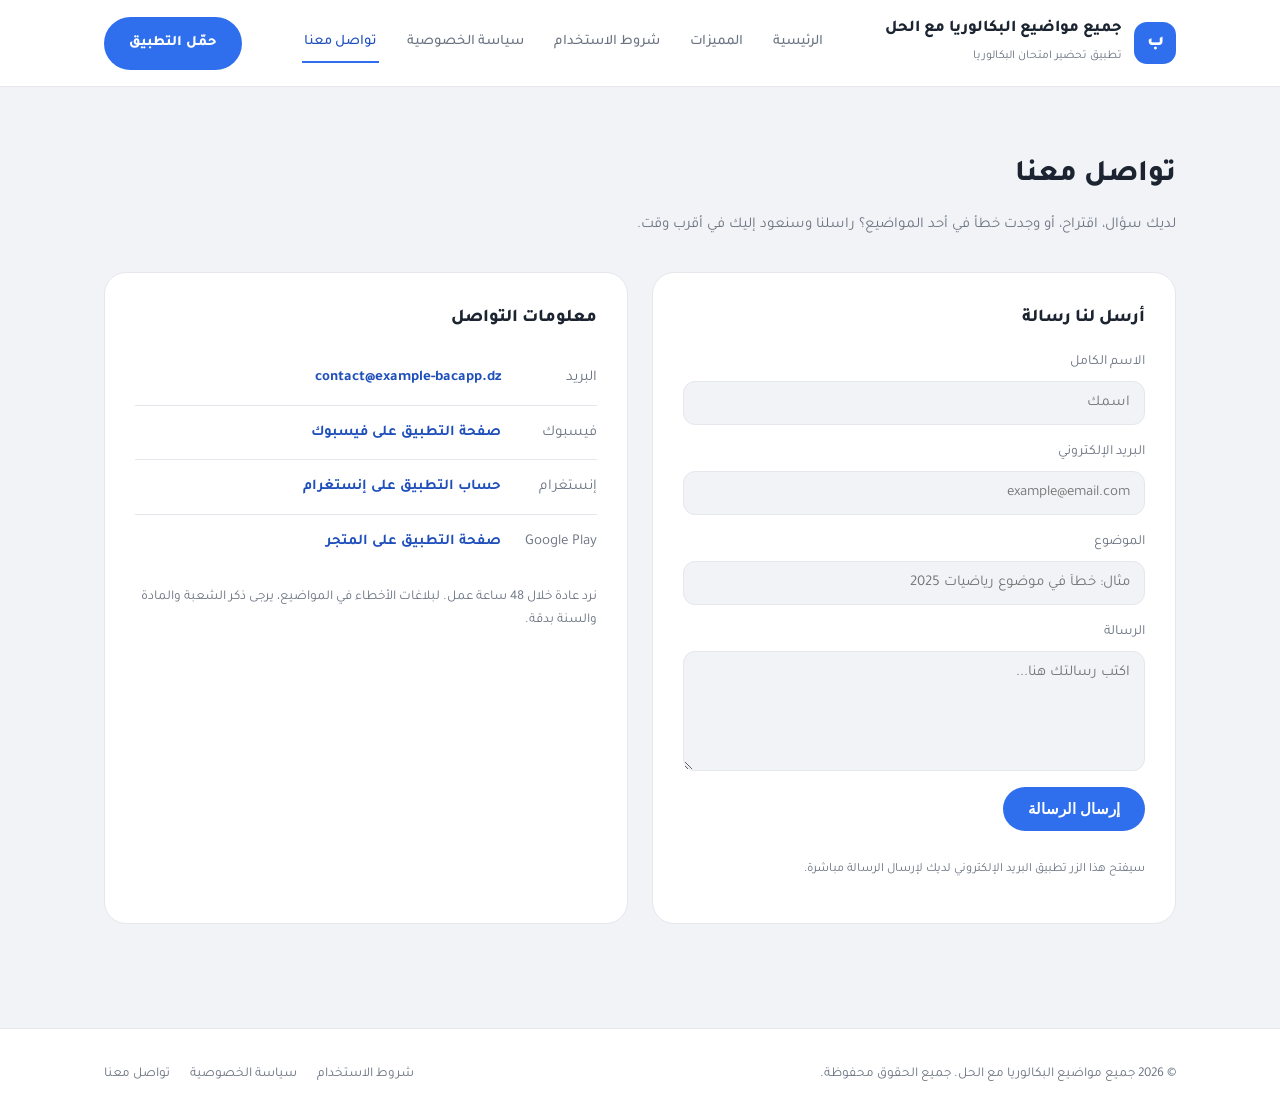
==== contact.html @ d45341e1 "Add files via upload" ====
<!DOCTYPE html>
<html lang="ar" dir="rtl">
<head>
<meta charset="UTF-8">
<meta name="viewport" content="width=device-width, initial-scale=1.0">
<title>تواصل معنا | جميع مواضيع البكالوريا مع الحل</title>
<meta name="description" content="تواصل مع فريق تطبيق جميع مواضيع البكالوريا مع الحل عبر البريد الإلكتروني أو نموذج التواصل.">
<link rel="stylesheet" href="style.css">
</head>
<body>

<header class="site-header">
  <div class="wrap">
    <a href="index.html" class="brand">
      <span class="brand-mark">ب</span>
      <span>
        <span class="brand-name">جميع مواضيع البكالوريا مع الحل</span><br>
        <span class="brand-sub">تطبيق تحضير امتحان البكالوريا</span>
      </span>
    </a>
    <nav class="main-nav">
      <a href="index.html">الرئيسية</a>
      <a href="index.html#features">المميزات</a>
      <a href="terms.html">شروط الاستخدام</a>
      <a href="privacy.html">سياسة الخصوصية</a>
      <a href="contact.html" aria-current="page">تواصل معنا</a>
    </nav>
    <a href="index.html#download" class="btn btn-primary">حمّل التطبيق</a>
  </div>
</header>

<main class="section">
  <div class="wrap">
    <div class="section-head">
      <h2>تواصل معنا</h2>
      <p>لديك سؤال، اقتراح، أو وجدت خطأ في أحد المواضيع؟ راسلنا وسنعود إليك في أقرب وقت.</p>
    </div>

    <div class="contact-grid">

      <div class="contact-card">
        <h3 style="margin-top:0;font-weight:800;color:var(--ink);font-size:18px;">
          أرسل لنا رسالة
        </h3>
        <!--
          GitHub Pages لا يدعم معالجة نماذج من جهة الخادم.
          الطريقة الأبسط: فتح تطبيق البريد مباشرة عبر mailto.
          لخدمة أفضل (استلام الرسائل داخل لوحة تحكم) يمكن ربط النموذج
          بخدمة مجانية مثل Formspree أو Web3Forms بدل mailto.
        -->
        <form class="contact-form" action="mailto:contact@example-bacapp.dz" method="post" enctype="text/plain">
          <label>
            الاسم الكامل
            <input type="text" name="name" required placeholder="اسمك">
          </label>
          <label>
            البريد الإلكتروني
            <input type="email" name="email" required placeholder="example@email.com">
          </label>
          <label>
            الموضوع
            <input type="text" name="subject" placeholder="مثال: خطأ في موضوع رياضيات 2025">
          </label>
          <label>
            الرسالة
            <textarea name="message" required placeholder="اكتب رسالتك هنا..."></textarea>
          </label>
          <button type="submit" class="btn btn-primary" style="align-self:flex-start;">إرسال الرسالة</button>
          <p class="form-note">
            سيفتح هذا الزر تطبيق البريد الإلكتروني لديك لإرسال الرسالة مباشرة.
          </p>
        </form>
      </div>

      <div class="contact-card">
        <h3 style="margin-top:0;font-weight:800;color:var(--ink);font-size:18px;">
          معلومات التواصل
        </h3>
        <ul class="contact-list">
          <li>
            <span class="k">البريد</span>
            <a href="mailto:contact@example-bacapp.dz">contact@example-bacapp.dz</a>
          </li>
          <li>
            <span class="k">فيسبوك</span>
            <a href="#" target="_blank" rel="noopener">صفحة التطبيق على فيسبوك</a>
          </li>
          <li>
            <span class="k">إنستغرام</span>
            <a href="#" target="_blank" rel="noopener">حساب التطبيق على إنستغرام</a>
          </li>
          <li>
            <span class="k">Google Play</span>
            <a href="#" target="_blank" rel="noopener">صفحة التطبيق على المتجر</a>
          </li>
        </ul>
        <p style="font-size:13.5px;color:var(--ink-soft);margin-top:18px;">
          نرد عادة خلال 48 ساعة عمل. لبلاغات الأخطاء في المواضيع، يرجى ذكر الشعبة والمادة والسنة بدقة.
        </p>
      </div>

    </div>
  </div>
</main>

<footer class="site-footer">
  <div class="wrap">
    <span>© 2026 جميع مواضيع البكالوريا مع الحل. جميع الحقوق محفوظة.</span>
    <nav>
      <a href="terms.html">شروط الاستخدام</a>
      <a href="privacy.html">سياسة الخصوصية</a>
      <a href="contact.html">تواصل معنا</a>
    </nav>
  </div>
</footer>

</body>
</html>
---- style.css ----
/* ===========================================================
   جميع مواضيع البكالوريا مع الحل — هوية مطابقة لتطبيق الموبايل
   بطاقات باستيل دائرية، خلفية رمادية فاتحة، أزرق أساسي
   =========================================================== */

@import url('https://fonts.googleapis.com/css2?family=Tajawal:wght@400;500;700;800;900&display=swap');

:root{
  --bg: #F2F3F6;
  --paper: #FFFFFF;
  --ink: #1B2430;
  --ink-soft: #6B7482;
  --blue: #2F6FED;
  --blue-dark: #1E4FBB;
  --blue-tint: #E8F0FE;
  --blue-line: #BFD6FB;

  /* subject palette — مطابقة لألوان بطاقات المواد في التطبيق */
  --c-orange: #E8956B;   --c-orange-bg:#FBEAE1;
  --c-yellow: #D9A62E;   --c-yellow-bg:#FDF3D6;
  --c-green:  #38A469;   --c-green-bg: #E1F5E9;
  --c-purple: #9265D4;   --c-purple-bg:#EFE6FB;
  --c-coral:  #D9704F;   --c-coral-bg: #FBE4DC;
  --c-teal:   #2CA394;   --c-teal-bg:  #DEF5F0;
  --c-pink:   #D5588C;   --c-pink-bg:  #FBE1EA;

  --line: #E5E7EC;
  --radius-lg: 22px;
  --radius-md: 16px;
  --max: 1120px;
}

*{ box-sizing: border-box; }
html{ scroll-behavior: smooth; }

body{
  margin:0;
  background: var(--bg);
  color: var(--ink);
  font-family: 'Tajawal', 'Segoe UI', sans-serif;
  direction: rtl;
  line-height: 1.7;
  -webkit-font-smoothing: antialiased;
}

a{ color: inherit; }
img{ max-width:100%; display:block; }

.wrap{
  max-width: var(--max);
  margin: 0 auto;
  padding: 0 24px;
}

a:focus-visible, button:focus-visible, input:focus-visible, textarea:focus-visible{
  outline: 3px solid var(--blue);
  outline-offset: 2px;
}

@media (prefers-reduced-motion: reduce){
  *{ animation: none !important; transition: none !important; scroll-behavior:auto !important; }
}

/* ---------- header ---------- */
.site-header{
  background: var(--paper);
  border-bottom: 1px solid var(--line);
  position: sticky;
  top: 0;
  z-index: 20;
}
.site-header .wrap{
  display:flex;
  align-items:center;
  justify-content: space-between;
  padding-top: 16px;
  padding-bottom: 16px;
  gap: 16px;
}
.brand{
  display:flex;
  align-items:center;
  gap:12px;
  text-decoration:none;
  color: var(--ink);
}
.brand-mark{
  width: 42px; height: 42px;
  border-radius: 13px;
  background: var(--blue);
  color: #fff;
  display:flex; align-items:center; justify-content:center;
  font-weight:800;
  font-size: 19px;
  flex-shrink:0;
}
.brand-name{
  font-weight:800;
  font-size: 16.5px;
  line-height:1.25;
}
.brand-sub{
  font-size: 12px;
  color: var(--ink-soft);
}

nav.main-nav{
  display:flex;
  gap: 26px;
  font-size: 14.5px;
}
nav.main-nav a{
  text-decoration:none;
  color: var(--ink-soft);
  font-weight: 500;
  padding: 6px 2px;
  border-bottom: 2px solid transparent;
}
nav.main-nav a:hover, nav.main-nav a[aria-current="page"]{
  color: var(--blue-dark);
  border-bottom-color: var(--blue);
}
@media (max-width: 780px){ nav.main-nav{ display:none; } }

.btn{
  display:inline-flex;
  align-items:center;
  gap: 8px;
  padding: 13px 24px;
  border-radius: 999px;
  font-weight: 800;
  font-size: 14.5px;
  text-decoration:none;
  border: 1px solid transparent;
  cursor:pointer;
}
.btn-primary{ background: var(--blue); color: #fff; }
.btn-primary:hover{ background: var(--blue-dark); }
.btn-ghost{ background: var(--paper); color: var(--blue-dark); border-color: var(--line); }
.btn-ghost:hover{ border-color: var(--blue); }
.btn-sm{ padding: 9px 18px; font-size: 13px; }

/* ---------- hero ---------- */
.hero{ padding: 56px 0 20px; }
.hero-grid{
  display:grid;
  grid-template-columns: 1.05fr 0.95fr;
  gap: 44px;
  align-items:center;
}
@media (max-width: 860px){ .hero-grid{ grid-template-columns: 1fr; } }

.eyebrow-pill{
  display:inline-flex;
  align-items:center;
  gap:8px;
  background: var(--blue-tint);
  color: var(--blue-dark);
  border: 1px solid var(--blue-line);
  padding: 7px 16px;
  border-radius: 999px;
  font-size: 13px;
  font-weight: 700;
  margin-bottom: 20px;
}
.hero h1{
  font-weight: 800;
  font-size: clamp(30px, 4vw, 44px);
  line-height: 1.3;
  margin: 0 0 18px;
  color: var(--ink);
}
.hero h1 span{ color: var(--blue); }
.hero p.lead{
  font-size: 16.5px;
  color: var(--ink-soft);
  max-width: 48ch;
  margin: 0 0 28px;
}
.cta-row{ display:flex; gap: 14px; flex-wrap: wrap; align-items:center; }
.cta-note{ font-size:13px; color:var(--ink-soft); margin-top:14px; }

/* phone mockup — إطار أندرويد نظيف وفاخر (بدون عناصر مزيفة تكرر شريط الحالة الحقيقي في لقطة الشاشة) */
.phone{
  position: relative;
  justify-self:center;
  width: 260px;
  border-radius: 40px;
  background: linear-gradient(160deg, #3c424c 0%, #232730 30%, #15171b 70%, #0a0b0d 100%);
  padding: 8px;
  box-shadow:
    0 32px 60px -22px rgba(15,23,42,.45),
    0 8px 18px -6px rgba(15,23,42,.3),
    inset 0 0 0 1px rgba(255,255,255,.08),
    inset 0 1px 0 rgba(255,255,255,.14);
}
/* لمعان علوي خفيف على حافة الإطار المعدني */
.phone::before{
  content:"";
  position:absolute;
  inset: 0;
  border-radius: 40px;
  padding: 1px;
  background: linear-gradient(160deg, rgba(255,255,255,.28), rgba(255,255,255,0) 26%, rgba(255,255,255,0) 74%, rgba(255,255,255,.1));
  -webkit-mask: linear-gradient(#000 0 0) content-box, linear-gradient(#000 0 0);
  -webkit-mask-composite: xor;
  mask-composite: exclude;
  pointer-events:none;
}
.phone .screen{
  position: relative;
  border-radius: 33px;
  overflow:hidden;
  background:#000;
}
/* انعكاس ضوئي خفيف قطري فوق الشاشة لإحساس زجاجي فاخر */
.phone .screen::after{
  content:"";
  position:absolute;
  inset:0;
  background: linear-gradient(120deg, rgba(255,255,255,.10) 0%, rgba(255,255,255,0) 18%, rgba(255,255,255,0) 82%, rgba(255,255,255,.05) 100%);
  pointer-events:none;
  z-index: 3;
}
.phone .screen img{ width:100%; display:block; }
.phone-wrap{ position:relative; }
.floaty{
  position:absolute;
  background: var(--paper);
  border: 1px solid var(--line);
  border-radius: var(--radius-md);
  padding: 12px 16px;
  font-size: 13px;
  font-weight: 700;
  box-shadow: 0 10px 24px -10px rgba(20,30,50,.25);
  display:flex;
  align-items:center;
  gap:8px;
}
.floaty .dot{ width:10px;height:10px;border-radius:50%; }
.floaty-1{ top: 18%; right: -14px; }
.floaty-2{ bottom: 14%; left: -18px; }
@media (max-width: 500px){ .floaty{ display:none; } }

/* ---------- stats ---------- */
.stats{ background: var(--paper); border-top:1px solid var(--line); border-bottom:1px solid var(--line); }
.stats .wrap{
  display:grid;
  grid-template-columns: repeat(4, 1fr);
  text-align:center;
  padding: 28px 24px;
}
.stats .stat + .stat{ border-right: 1px solid var(--line); }
.stats .num{ font-weight:800; font-size: 26px; color: var(--blue-dark); }
.stats .label{ font-size: 13px; color: var(--ink-soft); margin-top: 4px; }
@media (max-width: 700px){
  .stats .wrap{ grid-template-columns: repeat(2,1fr); row-gap: 20px; }
  .stats .stat:nth-child(3){ border-right:none; }
}

/* ---------- section shell ---------- */
.section{ padding: 64px 0; }
.section-head{ max-width: 62ch; margin-bottom: 34px; }
.section-head .k{
  color: var(--blue-dark);
  font-weight:800;
  font-size: 13px;
  margin-bottom: 8px;
  display:block;
}
.section-head h2{
  font-weight:800;
  font-size: clamp(22px, 2.8vw, 30px);
  margin: 0 0 10px;
  color: var(--ink);
}
.section-head p{ color: var(--ink-soft); margin:0; font-size:15px; }

/* ---------- subject pill cards (مطابقة لتصميم التطبيق) ---------- */
.subject-grid{
  display:grid;
  grid-template-columns: repeat(3, 1fr);
  gap: 14px;
}
@media (max-width: 860px){ .subject-grid{ grid-template-columns: repeat(2,1fr); } }
@media (max-width: 520px){ .subject-grid{ grid-template-columns: 1fr; } }

.subject-card{
  --tone: var(--c-orange);
  --tone-bg: var(--c-orange-bg);
  background: var(--tone-bg);
  border: 1.5px solid color-mix(in srgb, var(--tone) 45%, transparent);
  border-radius: var(--radius-lg);
  padding: 18px 20px;
  display:flex;
  align-items:center;
  justify-content: space-between;
  gap: 12px;
}
.subject-card .txt h3{ margin:0 0 4px; font-size:15.5px; font-weight:800; color:var(--ink); }
.subject-card .txt span{ font-size: 12.5px; color: var(--tone); font-weight:700; }
.subject-card .icon{
  width: 46px; height: 46px;
  border-radius: 13px;
  background: rgba(255,255,255,.6);
  color: var(--tone);
  display:flex; align-items:center; justify-content:center;
  font-size: 20px;
  font-weight: 800;
  flex-shrink:0;
}

/* ---------- tracks grid (شعب البكالوريا) ---------- */
.track-grid{
  display:grid;
  grid-template-columns: repeat(3, 1fr);
  gap: 14px;
}
@media (max-width: 860px){ .track-grid{ grid-template-columns: repeat(2,1fr); } }
@media (max-width: 520px){ .track-grid{ grid-template-columns: 1fr; } }

.track-card{
  --tone: var(--blue);
  --tone-bg: var(--blue-tint);
  background: var(--tone-bg);
  border-radius: var(--radius-lg);
  padding: 26px 20px;
  text-align:center;
  border: 1.5px solid color-mix(in srgb, var(--tone) 35%, transparent);
}
.track-card .icon{
  width: 52px; height:52px;
  margin: 0 auto 14px;
  border-radius: 15px;
  background: rgba(255,255,255,.65);
  color: var(--tone);
  display:flex; align-items:center; justify-content:center;
  font-size: 24px;
}
.track-card h3{ margin:0; font-size:15px; font-weight:800; color:var(--ink); }

/* ---------- feature rows with real screenshots ---------- */
.feature-row{
  display:grid;
  grid-template-columns: 0.85fr 1.15fr;
  gap: 46px;
  align-items:center;
  padding: 48px 0;
  border-bottom: 1px solid var(--line);
}
.feature-row:last-child{ border-bottom:none; }
.feature-row.reverse{ grid-template-columns: 1.15fr 0.85fr; }
.feature-row.reverse .feature-shot{ order:2; }
@media (max-width: 820px){
  .feature-row, .feature-row.reverse{ grid-template-columns: 1fr; }
  .feature-row.reverse .feature-shot{ order:0; }
}

.feature-shot{ justify-self:center; }
.feature-shot .phone{ width: 220px; }

.feature-badge{
  display:inline-flex;
  width: 44px; height:44px;
  border-radius: 13px;
  align-items:center; justify-content:center;
  font-size: 20px;
  margin-bottom: 16px;
}
.feature-text h3{ font-size: 21px; font-weight:800; margin: 0 0 10px; }
.feature-text p{ color: var(--ink-soft); font-size: 15px; max-width: 46ch; margin:0 0 14px; }
.feature-text ul{ padding-inline-start: 20px; margin:0; color: var(--ink-soft); font-size: 14.5px; }
.feature-text li{ margin-bottom: 6px; }

/* ---------- steps ---------- */
.steps{
  display:grid;
  grid-template-columns: repeat(4, 1fr);
  gap: 14px;
}
@media (max-width: 900px){ .steps{ grid-template-columns: repeat(2,1fr); } }
@media (max-width: 520px){ .steps{ grid-template-columns: 1fr; } }
.step{
  background: var(--paper);
  border: 1px solid var(--line);
  border-radius: var(--radius-lg);
  padding: 24px 20px;
}
.step .idx{
  width:36px;height:36px;
  border-radius:11px;
  background: var(--blue-tint);
  color: var(--blue-dark);
  display:flex;align-items:center;justify-content:center;
  font-weight:800;
  margin-bottom: 14px;
}
.step h3{ font-size: 15.5px; margin: 0 0 8px; }
.step p{ font-size: 13.5px; color: var(--ink-soft); margin:0; }

/* ---------- screenshot gallery ---------- */
.gallery{
  display:flex;
  gap: 20px;
  overflow-x:auto;
  padding: 6px 6px 16px;
  scrollbar-width: thin;
}
.gallery .phone{ width: 210px; flex: 0 0 auto; }

/* ---------- download CTA ---------- */
.cta-block{
  background: linear-gradient(135deg, var(--blue) 0%, var(--blue-dark) 100%);
  border-radius: 28px;
  padding: 54px 40px;
  text-align:center;
  color: #fff;
}
.cta-block h2{ font-size: clamp(22px,3vw,30px); font-weight:800; margin:0 0 12px; }
.cta-block p{ opacity:.9; max-width:50ch; margin:0 auto 26px; font-size:15px; }
.cta-block .btn-primary{ background:#fff; color: var(--blue-dark); }
.cta-block .btn-primary:hover{ background:#EAF0FF; }

/* ---------- content pages (terms / privacy) ---------- */
.doc{
  background: var(--paper);
  border: 1px solid var(--line);
  border-radius: var(--radius-lg);
  padding: 44px 40px;
}
@media (max-width: 640px){ .doc{ padding: 28px 20px; } }
.doc .updated{ font-size: 13px; color: var(--ink-soft); margin-bottom: 30px; padding-bottom: 20px; border-bottom: 1px solid var(--line); }
.doc h1{ font-weight:800; font-size: clamp(24px,3.2vw,32px); color: var(--ink); margin: 0 0 8px; }
.doc h2{ font-size: 18px; font-weight:800; color: var(--ink); margin: 32px 0 10px; }
.doc p, .doc li{ color: var(--ink-soft); font-size: 15px; }
.doc ul{ padding-inline-start: 22px; }
.doc li{ margin-bottom: 6px; }

/* ---------- contact ---------- */
.contact-grid{ display:grid; grid-template-columns: 1fr 1fr; gap: 24px; }
@media (max-width: 760px){ .contact-grid{ grid-template-columns: 1fr; } }
.contact-card{ background: var(--paper); border: 1px solid var(--line); border-radius: var(--radius-lg); padding: 30px; }
.contact-list{ list-style:none; padding:0; margin:0; }
.contact-list li{ display:flex; gap: 12px; padding: 14px 0; border-bottom: 1px solid var(--line); font-size: 15px; }
.contact-list li:last-child{ border-bottom:none; }
.contact-list .k{ color: var(--ink-soft); min-width: 84px; flex-shrink:0; }
.contact-list a{ text-decoration:none; color: var(--blue-dark); font-weight:700; }
form.contact-form{ display:flex; flex-direction:column; gap: 16px; }
form.contact-form label{ font-size: 14px; color: var(--ink-soft); display:flex; flex-direction:column; gap: 6px; }
form.contact-form input, form.contact-form textarea{
  font-family: inherit; font-size: 15px; padding: 12px 14px;
  border: 1px solid var(--line); border-radius: 12px; background: var(--bg); color: var(--ink); resize: vertical;
}
form.contact-form textarea{ min-height: 120px; }
.form-note{ font-size: 12.5px; color: var(--ink-soft); }

/* ---------- footer ---------- */
footer.site-footer{ border-top: 1px solid var(--line); background: var(--paper); margin-top: 40px; }
footer.site-footer .wrap{
  display:flex; justify-content: space-between; flex-wrap: wrap; gap: 20px;
  padding: 34px 24px; font-size: 13.5px; color: var(--ink-soft);
}
footer.site-footer nav{ display:flex; gap: 20px; flex-wrap: wrap; }
footer.site-footer a{ text-decoration:none; color: var(--ink-soft); }
footer.site-footer a:hover{ color: var(--blue-dark); }
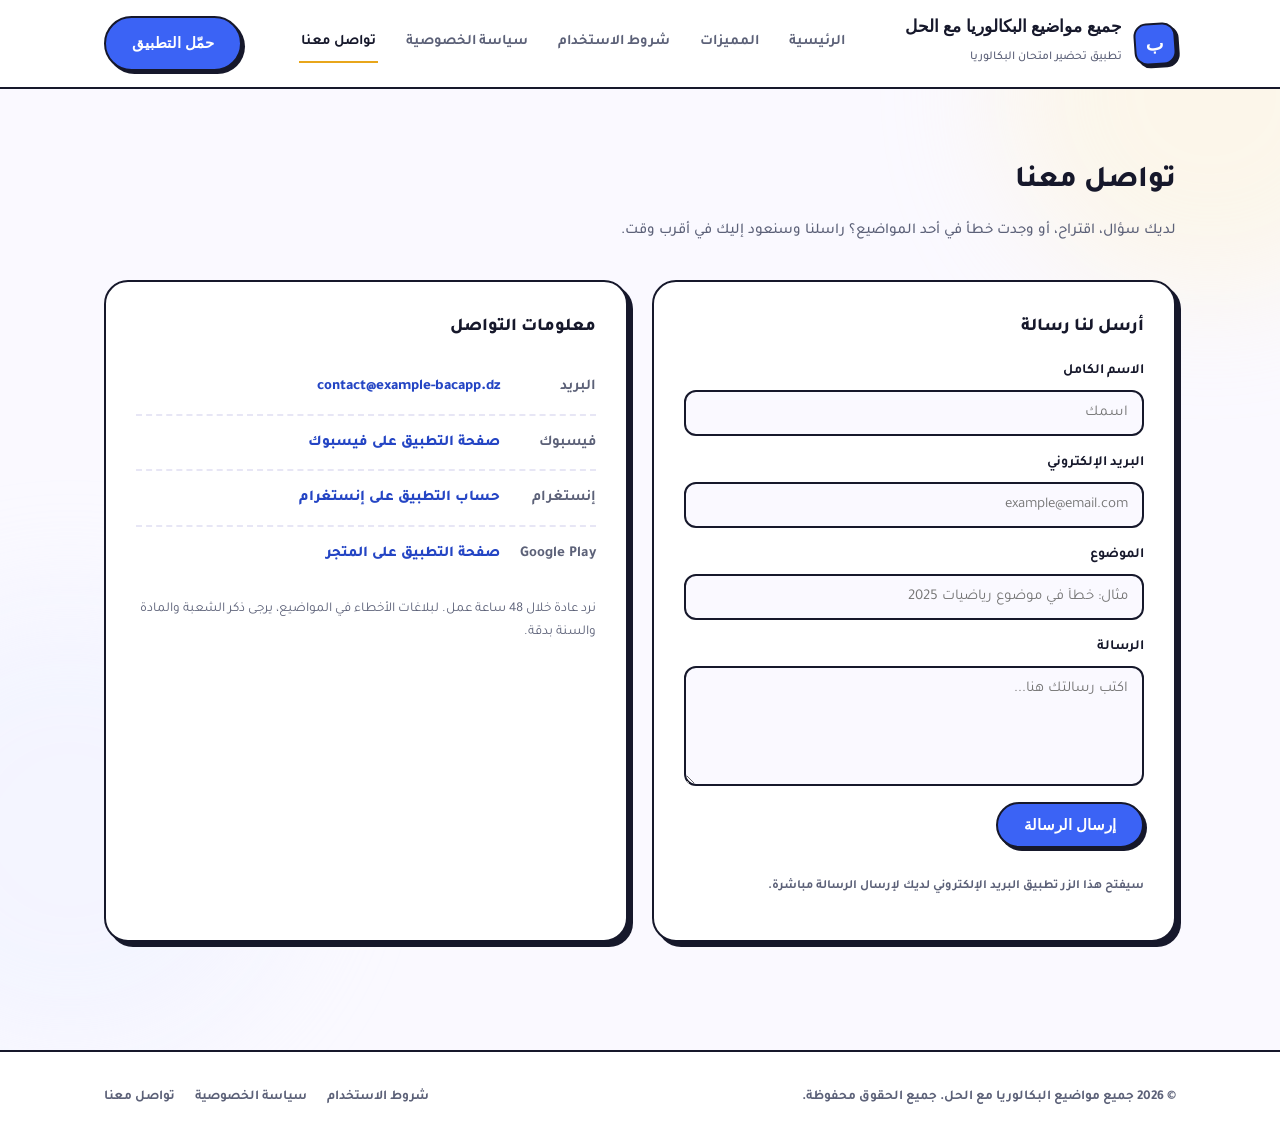
==== commit 8e02106b: "Add files via upload" ====
--- a/contact.html
+++ b/contact.html
@@ -5,6 +5,16 @@
 <meta name="viewport" content="width=device-width, initial-scale=1.0">
 <title>تواصل معنا | جميع مواضيع البكالوريا مع الحل</title>
 <meta name="description" content="تواصل مع فريق تطبيق جميع مواضيع البكالوريا مع الحل عبر البريد الإلكتروني أو نموذج التواصل.">
+<meta name="robots" content="index, follow">
+<link rel="canonical" href="https://your-username.github.io/bac-dz-app/contact.html">
+<meta property="og:type" content="website">
+<meta property="og:locale" content="ar_DZ">
+<meta property="og:site_name" content="جميع مواضيع البكالوريا مع الحل">
+<meta property="og:title" content="تواصل معنا | جميع مواضيع البكالوريا مع الحل">
+<meta property="og:description" content="تواصل مع فريق تطبيق جميع مواضيع البكالوريا مع الحل.">
+<meta property="og:url" content="https://your-username.github.io/bac-dz-app/contact.html">
+<meta name="theme-color" content="#2F6FED">
+<link rel="icon" type="image/svg+xml" href="favicon.svg">
 <link rel="stylesheet" href="style.css">
 </head>
 <body>
@@ -32,7 +42,7 @@
 <main class="section">
   <div class="wrap">
     <div class="section-head">
-      <h2>تواصل معنا</h2>
+      <h1 style="font-weight:800;font-size:clamp(22px,2.8vw,30px);margin:0 0 10px;color:var(--ink);">تواصل معنا</h1>
       <p>لديك سؤال، اقتراح، أو وجدت خطأ في أحد المواضيع؟ راسلنا وسنعود إليك في أقرب وقت.</p>
     </div>
 
--- a/style.css
+++ b/style.css
@@ -1,31 +1,33 @@
 /* ===========================================================
-   جميع مواضيع البكالوريا مع الحل — هوية مطابقة لتطبيق الموبايل
-   بطاقات باستيل دائرية، خلفية رمادية فاتحة، أزرق أساسي
+   جميع مواضيع البكالوريا مع الحل — هوية جديدة: حيوية وملوّنة (Bold/Playful)
+   بطاقات ستيكر بحدود سميكة وظل مُزاح، ألوان صريحة، عناوين ثقيلة
    =========================================================== */
 
 @import url('https://fonts.googleapis.com/css2?family=Tajawal:wght@400;500;700;800;900&display=swap');
 
 :root{
-  --bg: #F2F3F6;
+  --bg: #FAF9FF;
   --paper: #FFFFFF;
-  --ink: #1B2430;
-  --ink-soft: #6B7482;
-  --blue: #2F6FED;
-  --blue-dark: #1E4FBB;
-  --blue-tint: #E8F0FE;
-  --blue-line: #BFD6FB;
-
-  /* subject palette — مطابقة لألوان بطاقات المواد في التطبيق */
-  --c-orange: #E8956B;   --c-orange-bg:#FBEAE1;
-  --c-yellow: #D9A62E;   --c-yellow-bg:#FDF3D6;
-  --c-green:  #38A469;   --c-green-bg: #E1F5E9;
-  --c-purple: #9265D4;   --c-purple-bg:#EFE6FB;
-  --c-coral:  #D9704F;   --c-coral-bg: #FBE4DC;
-  --c-teal:   #2CA394;   --c-teal-bg:  #DEF5F0;
-  --c-pink:   #D5588C;   --c-pink-bg:  #FBE1EA;
-
-  --line: #E5E7EC;
-  --radius-lg: 22px;
+  --ink: #16182B;
+  --ink-soft: #5C6178;
+
+  --blue: #3B63F5;
+  --blue-dark: #2445C4;
+  --blue-tint: #E8EDFF;
+
+  --c-orange: #F0793C;  --c-orange-bg:#FFE8D6;
+  --c-yellow: #E8A61B;  --c-yellow-bg:#FFF1C4;
+  --c-green:  #1FA463;  --c-green-bg: #D9F7E5;
+  --c-purple: #7B4FE0;  --c-purple-bg:#EAE1FE;
+  --c-coral:  #E4573F;  --c-coral-bg: #FFE0D8;
+  --c-teal:   #17A398;  --c-teal-bg:  #D2F5F0;
+  --c-pink:   #E24E8C;  --c-pink-bg:  #FFE1EE;
+
+  --line: #16182B;         /* الحدود السميكة تستعمل لون الحبر نفسه */
+  --line-soft: #E7E6F5;
+  --shadow-pop: 5px 5px 0 var(--ink);
+  --shadow-pop-sm: 3px 3px 0 var(--ink);
+  --radius-lg: 24px;
   --radius-md: 16px;
   --max: 1120px;
 }
@@ -41,6 +43,28 @@
   direction: rtl;
   line-height: 1.7;
   -webkit-font-smoothing: antialiased;
+  position: relative;
+  overflow-x: hidden;
+}
+
+/* بقع لونية ناعمة ثابتة خلف الصفحة لإحساس حيوي بدون تشتيت */
+body::before, body::after{
+  content:"";
+  position: fixed;
+  z-index: -1;
+  border-radius: 50%;
+  filter: blur(60px);
+  opacity: .35;
+}
+body::before{
+  width: 420px; height: 420px;
+  top: -120px; right: -140px;
+  background: var(--c-yellow-bg);
+}
+body::after{
+  width: 460px; height: 460px;
+  bottom: -160px; left: -160px;
+  background: var(--blue-tint);
 }
 
 a{ color: inherit; }
@@ -50,6 +74,7 @@
   max-width: var(--max);
   margin: 0 auto;
   padding: 0 24px;
+  position: relative;
 }
 
 a:focus-visible, button:focus-visible, input:focus-visible, textarea:focus-visible{
@@ -64,7 +89,7 @@
 /* ---------- header ---------- */
 .site-header{
   background: var(--paper);
-  border-bottom: 1px solid var(--line);
+  border-bottom: 2.5px solid var(--line);
   position: sticky;
   top: 0;
   z-index: 20;
@@ -89,36 +114,28 @@
   border-radius: 13px;
   background: var(--blue);
   color: #fff;
+  border: 2.5px solid var(--line);
+  box-shadow: var(--shadow-pop-sm);
   display:flex; align-items:center; justify-content:center;
-  font-weight:800;
+  font-weight:900;
   font-size: 19px;
   flex-shrink:0;
-}
-.brand-name{
-  font-weight:800;
-  font-size: 16.5px;
-  line-height:1.25;
-}
-.brand-sub{
-  font-size: 12px;
-  color: var(--ink-soft);
-}
-
-nav.main-nav{
-  display:flex;
-  gap: 26px;
-  font-size: 14.5px;
-}
+  transform: rotate(-4deg);
+}
+.brand-name{ font-weight:900; font-size: 16.5px; line-height:1.25; }
+.brand-sub{ font-size: 12px; color: var(--ink-soft); font-weight:500; }
+
+nav.main-nav{ display:flex; gap: 26px; font-size: 14.5px; }
 nav.main-nav a{
   text-decoration:none;
   color: var(--ink-soft);
-  font-weight: 500;
+  font-weight: 700;
   padding: 6px 2px;
-  border-bottom: 2px solid transparent;
+  border-bottom: 2.5px solid transparent;
 }
 nav.main-nav a:hover, nav.main-nav a[aria-current="page"]{
-  color: var(--blue-dark);
-  border-bottom-color: var(--blue);
+  color: var(--ink);
+  border-bottom-color: var(--c-yellow);
 }
 @media (max-width: 780px){ nav.main-nav{ display:none; } }
 
@@ -126,22 +143,24 @@
   display:inline-flex;
   align-items:center;
   gap: 8px;
-  padding: 13px 24px;
+  padding: 13px 26px;
   border-radius: 999px;
-  font-weight: 800;
+  font-weight: 900;
   font-size: 14.5px;
   text-decoration:none;
-  border: 1px solid transparent;
+  border: 2.5px solid var(--line);
   cursor:pointer;
-}
+  box-shadow: var(--shadow-pop-sm);
+  transition: transform .12s ease, box-shadow .12s ease;
+}
+.btn:hover{ transform: translate(-2px,-2px); box-shadow: 6px 6px 0 var(--ink); }
+.btn:active{ transform: translate(1px,1px); box-shadow: 1px 1px 0 var(--ink); }
 .btn-primary{ background: var(--blue); color: #fff; }
-.btn-primary:hover{ background: var(--blue-dark); }
-.btn-ghost{ background: var(--paper); color: var(--blue-dark); border-color: var(--line); }
-.btn-ghost:hover{ border-color: var(--blue); }
-.btn-sm{ padding: 9px 18px; font-size: 13px; }
+.btn-ghost{ background: var(--paper); color: var(--ink); }
+.btn-sm{ padding: 9px 18px; font-size: 13px; box-shadow: 2.5px 2.5px 0 var(--ink); }
 
 /* ---------- hero ---------- */
-.hero{ padding: 56px 0 20px; }
+.hero{ padding: 60px 0 24px; }
 .hero-grid{
   display:grid;
   grid-template-columns: 1.05fr 0.95fr;
@@ -154,33 +173,40 @@
   display:inline-flex;
   align-items:center;
   gap:8px;
-  background: var(--blue-tint);
-  color: var(--blue-dark);
-  border: 1px solid var(--blue-line);
+  background: var(--c-yellow-bg);
+  color: var(--ink);
+  border: 2.5px solid var(--line);
   padding: 7px 16px;
   border-radius: 999px;
   font-size: 13px;
-  font-weight: 700;
-  margin-bottom: 20px;
+  font-weight: 800;
+  margin-bottom: 22px;
+  box-shadow: var(--shadow-pop-sm);
+  transform: rotate(-1.5deg);
 }
 .hero h1{
-  font-weight: 800;
-  font-size: clamp(30px, 4vw, 44px);
-  line-height: 1.3;
+  font-weight: 900;
+  font-size: clamp(30px, 4.2vw, 46px);
+  line-height: 1.32;
   margin: 0 0 18px;
   color: var(--ink);
 }
-.hero h1 span{ color: var(--blue); }
+.hero h1 span{
+  color: var(--ink);
+  background: linear-gradient(transparent 62%, var(--c-yellow-bg) 62%);
+  padding: 0 2px;
+}
 .hero p.lead{
   font-size: 16.5px;
+  font-weight: 500;
   color: var(--ink-soft);
   max-width: 48ch;
   margin: 0 0 28px;
 }
 .cta-row{ display:flex; gap: 14px; flex-wrap: wrap; align-items:center; }
-.cta-note{ font-size:13px; color:var(--ink-soft); margin-top:14px; }
-
-/* phone mockup — إطار أندرويد نظيف وفاخر (بدون عناصر مزيفة تكرر شريط الحالة الحقيقي في لقطة الشاشة) */
+.cta-note{ font-size:13px; font-weight:600; color:var(--ink-soft); margin-top:16px; }
+
+/* phone mockup */
 .phone{
   position: relative;
   justify-self:center;
@@ -188,13 +214,9 @@
   border-radius: 40px;
   background: linear-gradient(160deg, #3c424c 0%, #232730 30%, #15171b 70%, #0a0b0d 100%);
   padding: 8px;
-  box-shadow:
-    0 32px 60px -22px rgba(15,23,42,.45),
-    0 8px 18px -6px rgba(15,23,42,.3),
-    inset 0 0 0 1px rgba(255,255,255,.08),
-    inset 0 1px 0 rgba(255,255,255,.14);
-}
-/* لمعان علوي خفيف على حافة الإطار المعدني */
+  border: 2.5px solid var(--line);
+  box-shadow: 8px 8px 0 var(--c-yellow), 8px 8px 0 3px var(--line);
+}
 .phone::before{
   content:"";
   position:absolute;
@@ -207,81 +229,75 @@
   mask-composite: exclude;
   pointer-events:none;
 }
-.phone .screen{
-  position: relative;
-  border-radius: 33px;
-  overflow:hidden;
-  background:#000;
-}
-/* انعكاس ضوئي خفيف قطري فوق الشاشة لإحساس زجاجي فاخر */
+.phone .screen{ position: relative; border-radius: 33px; overflow:hidden; background:#000; }
 .phone .screen::after{
   content:"";
-  position:absolute;
-  inset:0;
+  position:absolute; inset:0;
   background: linear-gradient(120deg, rgba(255,255,255,.10) 0%, rgba(255,255,255,0) 18%, rgba(255,255,255,0) 82%, rgba(255,255,255,.05) 100%);
-  pointer-events:none;
-  z-index: 3;
+  pointer-events:none; z-index: 3;
 }
 .phone .screen img{ width:100%; display:block; }
 .phone-wrap{ position:relative; }
+
 .floaty{
   position:absolute;
   background: var(--paper);
-  border: 1px solid var(--line);
+  border: 2.5px solid var(--line);
   border-radius: var(--radius-md);
-  padding: 12px 16px;
+  padding: 11px 16px;
   font-size: 13px;
-  font-weight: 700;
-  box-shadow: 0 10px 24px -10px rgba(20,30,50,.25);
+  font-weight: 800;
+  box-shadow: var(--shadow-pop-sm);
   display:flex;
   align-items:center;
   gap:8px;
 }
-.floaty .dot{ width:10px;height:10px;border-radius:50%; }
-.floaty-1{ top: 18%; right: -14px; }
-.floaty-2{ bottom: 14%; left: -18px; }
+.floaty .dot{ width:10px;height:10px;border-radius:50%; border: 2px solid var(--line); }
+.floaty-1{ top: 12%; right: -18px; transform: rotate(3deg); }
+.floaty-2{ bottom: 10%; left: -22px; transform: rotate(-3deg); }
 @media (max-width: 500px){ .floaty{ display:none; } }
 
 /* ---------- stats ---------- */
-.stats{ background: var(--paper); border-top:1px solid var(--line); border-bottom:1px solid var(--line); }
+.stats{ background: var(--paper); border-top:2.5px solid var(--line); border-bottom:2.5px solid var(--line); }
 .stats .wrap{
   display:grid;
   grid-template-columns: repeat(4, 1fr);
   text-align:center;
-  padding: 28px 24px;
-}
-.stats .stat + .stat{ border-right: 1px solid var(--line); }
-.stats .num{ font-weight:800; font-size: 26px; color: var(--blue-dark); }
-.stats .label{ font-size: 13px; color: var(--ink-soft); margin-top: 4px; }
+  padding: 30px 24px;
+}
+.stats .stat{ padding: 0 8px; }
+.stats .stat + .stat{ border-right: 2px dashed var(--line-soft); }
+.stats .num{ font-weight:900; font-size: 28px; color: var(--ink); }
+.stats .label{ font-size: 13px; font-weight:600; color: var(--ink-soft); margin-top: 4px; }
 @media (max-width: 700px){
-  .stats .wrap{ grid-template-columns: repeat(2,1fr); row-gap: 20px; }
+  .stats .wrap{ grid-template-columns: repeat(2,1fr); row-gap: 22px; }
   .stats .stat:nth-child(3){ border-right:none; }
 }
 
 /* ---------- section shell ---------- */
-.section{ padding: 64px 0; }
-.section-head{ max-width: 62ch; margin-bottom: 34px; }
+.section{ padding: 68px 0; }
+.section-head{ max-width: 62ch; margin-bottom: 36px; }
 .section-head .k{
-  color: var(--blue-dark);
+  display:inline-block;
+  color: var(--ink);
+  background: var(--c-pink-bg);
+  border: 2px solid var(--line);
+  padding: 4px 12px;
+  border-radius: 999px;
   font-weight:800;
-  font-size: 13px;
-  margin-bottom: 8px;
-  display:block;
+  font-size: 12.5px;
+  margin-bottom: 12px;
 }
 .section-head h2{
-  font-weight:800;
-  font-size: clamp(22px, 2.8vw, 30px);
+  font-weight:900;
+  font-size: clamp(23px, 2.9vw, 31px);
   margin: 0 0 10px;
   color: var(--ink);
 }
-.section-head p{ color: var(--ink-soft); margin:0; font-size:15px; }
-
-/* ---------- subject pill cards (مطابقة لتصميم التطبيق) ---------- */
-.subject-grid{
-  display:grid;
-  grid-template-columns: repeat(3, 1fr);
-  gap: 14px;
-}
+.section-head p{ color: var(--ink-soft); margin:0; font-size:15px; font-weight:500; }
+
+/* ---------- subject pill cards ---------- */
+.subject-grid{ display:grid; grid-template-columns: repeat(3, 1fr); gap: 16px; }
 @media (max-width: 860px){ .subject-grid{ grid-template-columns: repeat(2,1fr); } }
 @media (max-width: 520px){ .subject-grid{ grid-template-columns: 1fr; } }
 
@@ -289,20 +305,24 @@
   --tone: var(--c-orange);
   --tone-bg: var(--c-orange-bg);
   background: var(--tone-bg);
-  border: 1.5px solid color-mix(in srgb, var(--tone) 45%, transparent);
+  border: 2.5px solid var(--line);
   border-radius: var(--radius-lg);
   padding: 18px 20px;
   display:flex;
   align-items:center;
   justify-content: space-between;
   gap: 12px;
-}
+  box-shadow: var(--shadow-pop);
+  transition: transform .15s ease, box-shadow .15s ease;
+}
+.subject-card:hover{ transform: translate(-3px,-3px); box-shadow: 8px 8px 0 var(--ink); }
 .subject-card .txt h3{ margin:0 0 4px; font-size:15.5px; font-weight:800; color:var(--ink); }
-.subject-card .txt span{ font-size: 12.5px; color: var(--tone); font-weight:700; }
+.subject-card .txt span{ font-size: 12.5px; color: var(--ink); font-weight:700; opacity:.7; }
 .subject-card .icon{
   width: 46px; height: 46px;
   border-radius: 13px;
-  background: rgba(255,255,255,.6);
+  background: var(--paper);
+  border: 2px solid var(--line);
   color: var(--tone);
   display:flex; align-items:center; justify-content:center;
   font-size: 20px;
@@ -310,12 +330,8 @@
   flex-shrink:0;
 }
 
-/* ---------- tracks grid (شعب البكالوريا) ---------- */
-.track-grid{
-  display:grid;
-  grid-template-columns: repeat(3, 1fr);
-  gap: 14px;
-}
+/* ---------- tracks grid ---------- */
+.track-grid{ display:grid; grid-template-columns: repeat(3, 1fr); gap: 16px; }
 @media (max-width: 860px){ .track-grid{ grid-template-columns: repeat(2,1fr); } }
 @media (max-width: 520px){ .track-grid{ grid-template-columns: 1fr; } }
 
@@ -324,29 +340,33 @@
   --tone-bg: var(--blue-tint);
   background: var(--tone-bg);
   border-radius: var(--radius-lg);
-  padding: 26px 20px;
+  padding: 28px 20px;
   text-align:center;
-  border: 1.5px solid color-mix(in srgb, var(--tone) 35%, transparent);
-}
+  border: 2.5px solid var(--line);
+  box-shadow: var(--shadow-pop);
+  transition: transform .15s ease, box-shadow .15s ease;
+}
+.track-card:hover{ transform: translate(-3px,-3px) rotate(-1deg); box-shadow: 8px 8px 0 var(--ink); }
 .track-card .icon{
-  width: 52px; height:52px;
+  width: 54px; height:54px;
   margin: 0 auto 14px;
   border-radius: 15px;
-  background: rgba(255,255,255,.65);
+  background: var(--paper);
+  border: 2px solid var(--line);
   color: var(--tone);
   display:flex; align-items:center; justify-content:center;
   font-size: 24px;
 }
 .track-card h3{ margin:0; font-size:15px; font-weight:800; color:var(--ink); }
 
-/* ---------- feature rows with real screenshots ---------- */
+/* ---------- feature rows ---------- */
 .feature-row{
   display:grid;
   grid-template-columns: 0.85fr 1.15fr;
   gap: 46px;
   align-items:center;
-  padding: 48px 0;
-  border-bottom: 1px solid var(--line);
+  padding: 50px 0;
+  border-bottom: 2px dashed var(--line-soft);
 }
 .feature-row:last-child{ border-bottom:none; }
 .feature-row.reverse{ grid-template-columns: 1.15fr 0.85fr; }
@@ -355,111 +375,156 @@
   .feature-row, .feature-row.reverse{ grid-template-columns: 1fr; }
   .feature-row.reverse .feature-shot{ order:0; }
 }
-
 .feature-shot{ justify-self:center; }
-.feature-shot .phone{ width: 220px; }
+.feature-shot .phone{ width: 220px; box-shadow: 6px 6px 0 var(--c-yellow), 6px 6px 0 2.5px var(--line); }
 
 .feature-badge{
   display:inline-flex;
-  width: 44px; height:44px;
+  width: 46px; height:46px;
   border-radius: 13px;
   align-items:center; justify-content:center;
-  font-size: 20px;
+  font-size: 21px;
   margin-bottom: 16px;
-}
-.feature-text h3{ font-size: 21px; font-weight:800; margin: 0 0 10px; }
-.feature-text p{ color: var(--ink-soft); font-size: 15px; max-width: 46ch; margin:0 0 14px; }
-.feature-text ul{ padding-inline-start: 20px; margin:0; color: var(--ink-soft); font-size: 14.5px; }
-.feature-text li{ margin-bottom: 6px; }
+  border: 2.5px solid var(--line);
+  box-shadow: var(--shadow-pop-sm);
+  transform: rotate(-3deg);
+}
+.feature-text h3{ font-size: 21px; font-weight:900; margin: 0 0 10px; }
+.feature-text p{ color: var(--ink-soft); font-weight:500; font-size: 15px; max-width: 46ch; margin:0 0 14px; }
+.feature-text ul{ padding-inline-start: 0; margin:0; list-style:none; }
+.feature-text li{
+  margin-bottom: 8px;
+  font-size: 14.5px;
+  font-weight: 600;
+  color: var(--ink);
+  display:flex;
+  align-items:flex-start;
+  gap: 8px;
+}
+.feature-text li::before{
+  content:"✓";
+  flex-shrink:0;
+  width: 20px; height:20px;
+  border-radius:50%;
+  background: var(--c-green-bg);
+  border: 1.5px solid var(--line);
+  color: var(--c-green);
+  font-size: 12px;
+  font-weight:900;
+  display:flex; align-items:center; justify-content:center;
+}
 
 /* ---------- steps ---------- */
-.steps{
-  display:grid;
-  grid-template-columns: repeat(4, 1fr);
-  gap: 14px;
-}
+.steps{ display:grid; grid-template-columns: repeat(4, 1fr); gap: 16px; }
 @media (max-width: 900px){ .steps{ grid-template-columns: repeat(2,1fr); } }
 @media (max-width: 520px){ .steps{ grid-template-columns: 1fr; } }
 .step{
   background: var(--paper);
-  border: 1px solid var(--line);
+  border: 2.5px solid var(--line);
   border-radius: var(--radius-lg);
   padding: 24px 20px;
-}
+  box-shadow: var(--shadow-pop);
+  transition: transform .15s ease, box-shadow .15s ease;
+}
+.step:hover{ transform: translate(-3px,-3px); box-shadow: 8px 8px 0 var(--ink); }
 .step .idx{
-  width:36px;height:36px;
+  width:38px;height:38px;
   border-radius:11px;
-  background: var(--blue-tint);
-  color: var(--blue-dark);
+  background: var(--c-yellow-bg);
+  border: 2px solid var(--line);
+  color: var(--ink);
   display:flex;align-items:center;justify-content:center;
-  font-weight:800;
+  font-weight:900;
   margin-bottom: 14px;
 }
-.step h3{ font-size: 15.5px; margin: 0 0 8px; }
-.step p{ font-size: 13.5px; color: var(--ink-soft); margin:0; }
+.step:nth-child(2) .idx{ background: var(--c-green-bg); }
+.step:nth-child(3) .idx{ background: var(--c-pink-bg); }
+.step:nth-child(4) .idx{ background: var(--c-purple-bg); }
+.step h3{ font-size: 15.5px; font-weight:800; margin: 0 0 8px; }
+.step p{ font-size: 13.5px; font-weight:500; color: var(--ink-soft); margin:0; }
 
 /* ---------- screenshot gallery ---------- */
-.gallery{
-  display:flex;
-  gap: 20px;
-  overflow-x:auto;
-  padding: 6px 6px 16px;
-  scrollbar-width: thin;
-}
-.gallery .phone{ width: 210px; flex: 0 0 auto; }
+.gallery{ display:flex; gap: 24px; overflow-x:auto; padding: 10px 6px 18px; scrollbar-width: thin; }
+.gallery .phone{ width: 210px; flex: 0 0 auto; box-shadow: 6px 6px 0 var(--c-purple-bg), 6px 6px 0 2.5px var(--line); }
 
 /* ---------- download CTA ---------- */
 .cta-block{
-  background: linear-gradient(135deg, var(--blue) 0%, var(--blue-dark) 100%);
+  position: relative;
+  background: var(--blue);
+  border: 3px solid var(--line);
   border-radius: 28px;
   padding: 54px 40px;
   text-align:center;
   color: #fff;
-}
-.cta-block h2{ font-size: clamp(22px,3vw,30px); font-weight:800; margin:0 0 12px; }
-.cta-block p{ opacity:.9; max-width:50ch; margin:0 auto 26px; font-size:15px; }
-.cta-block .btn-primary{ background:#fff; color: var(--blue-dark); }
-.cta-block .btn-primary:hover{ background:#EAF0FF; }
+  box-shadow: 9px 9px 0 var(--ink);
+  overflow: hidden;
+}
+.cta-block::before{
+  content:"";
+  position:absolute;
+  width: 260px; height:260px;
+  border-radius: 50%;
+  background: rgba(255,255,255,.08);
+  top: -120px; left: -80px;
+}
+.cta-block h2{ position:relative; font-size: clamp(22px,3vw,30px); font-weight:900; margin:0 0 12px; }
+.cta-block p{ position:relative; opacity:.92; max-width:50ch; margin:0 auto 26px; font-size:15px; font-weight:500; }
+.cta-block .btn-primary{ position:relative; background:#fff; color: var(--ink); border-color: var(--line); }
+.cta-block .btn-primary:hover{ background: var(--c-yellow-bg); }
 
 /* ---------- content pages (terms / privacy) ---------- */
 .doc{
   background: var(--paper);
-  border: 1px solid var(--line);
+  border: 2.5px solid var(--line);
   border-radius: var(--radius-lg);
   padding: 44px 40px;
+  box-shadow: var(--shadow-pop);
 }
 @media (max-width: 640px){ .doc{ padding: 28px 20px; } }
-.doc .updated{ font-size: 13px; color: var(--ink-soft); margin-bottom: 30px; padding-bottom: 20px; border-bottom: 1px solid var(--line); }
-.doc h1{ font-weight:800; font-size: clamp(24px,3.2vw,32px); color: var(--ink); margin: 0 0 8px; }
+.doc .updated{
+  display:inline-block;
+  font-size: 12.5px; font-weight:800; color: var(--ink);
+  background: var(--c-yellow-bg); border: 1.5px solid var(--line);
+  padding: 4px 12px; border-radius: 999px;
+  margin-bottom: 26px;
+}
+.doc h1{ font-weight:900; font-size: clamp(24px,3.2vw,32px); color: var(--ink); margin: 0 0 8px; }
 .doc h2{ font-size: 18px; font-weight:800; color: var(--ink); margin: 32px 0 10px; }
-.doc p, .doc li{ color: var(--ink-soft); font-size: 15px; }
+.doc p, .doc li{ color: var(--ink-soft); font-size: 15px; font-weight:500; }
 .doc ul{ padding-inline-start: 22px; }
 .doc li{ margin-bottom: 6px; }
 
 /* ---------- contact ---------- */
 .contact-grid{ display:grid; grid-template-columns: 1fr 1fr; gap: 24px; }
 @media (max-width: 760px){ .contact-grid{ grid-template-columns: 1fr; } }
-.contact-card{ background: var(--paper); border: 1px solid var(--line); border-radius: var(--radius-lg); padding: 30px; }
+.contact-card{
+  background: var(--paper);
+  border: 2.5px solid var(--line);
+  border-radius: var(--radius-lg);
+  padding: 30px;
+  box-shadow: var(--shadow-pop);
+}
 .contact-list{ list-style:none; padding:0; margin:0; }
-.contact-list li{ display:flex; gap: 12px; padding: 14px 0; border-bottom: 1px solid var(--line); font-size: 15px; }
+.contact-list li{ display:flex; gap: 12px; padding: 14px 0; border-bottom: 2px dashed var(--line-soft); font-size: 15px; font-weight:500; }
 .contact-list li:last-child{ border-bottom:none; }
-.contact-list .k{ color: var(--ink-soft); min-width: 84px; flex-shrink:0; }
-.contact-list a{ text-decoration:none; color: var(--blue-dark); font-weight:700; }
+.contact-list .k{ color: var(--ink-soft); min-width: 84px; flex-shrink:0; font-weight:700; }
+.contact-list a{ text-decoration:none; color: var(--blue-dark); font-weight:800; }
 form.contact-form{ display:flex; flex-direction:column; gap: 16px; }
-form.contact-form label{ font-size: 14px; color: var(--ink-soft); display:flex; flex-direction:column; gap: 6px; }
+form.contact-form label{ font-size: 14px; font-weight:700; color: var(--ink); display:flex; flex-direction:column; gap: 6px; }
 form.contact-form input, form.contact-form textarea{
   font-family: inherit; font-size: 15px; padding: 12px 14px;
-  border: 1px solid var(--line); border-radius: 12px; background: var(--bg); color: var(--ink); resize: vertical;
-}
+  border: 2px solid var(--line); border-radius: 12px; background: var(--bg); color: var(--ink); resize: vertical;
+}
+form.contact-form input:focus, form.contact-form textarea:focus{ background: var(--paper); }
 form.contact-form textarea{ min-height: 120px; }
-.form-note{ font-size: 12.5px; color: var(--ink-soft); }
+.form-note{ font-size: 12.5px; font-weight:600; color: var(--ink-soft); }
 
 /* ---------- footer ---------- */
-footer.site-footer{ border-top: 1px solid var(--line); background: var(--paper); margin-top: 40px; }
+footer.site-footer{ border-top: 2.5px solid var(--line); background: var(--paper); margin-top: 40px; }
 footer.site-footer .wrap{
   display:flex; justify-content: space-between; flex-wrap: wrap; gap: 20px;
-  padding: 34px 24px; font-size: 13.5px; color: var(--ink-soft);
+  padding: 34px 24px; font-size: 13.5px; font-weight:600; color: var(--ink-soft);
 }
 footer.site-footer nav{ display:flex; gap: 20px; flex-wrap: wrap; }
 footer.site-footer a{ text-decoration:none; color: var(--ink-soft); }
-footer.site-footer a:hover{ color: var(--blue-dark); }
+footer.site-footer a:hover{ color: var(--ink); }
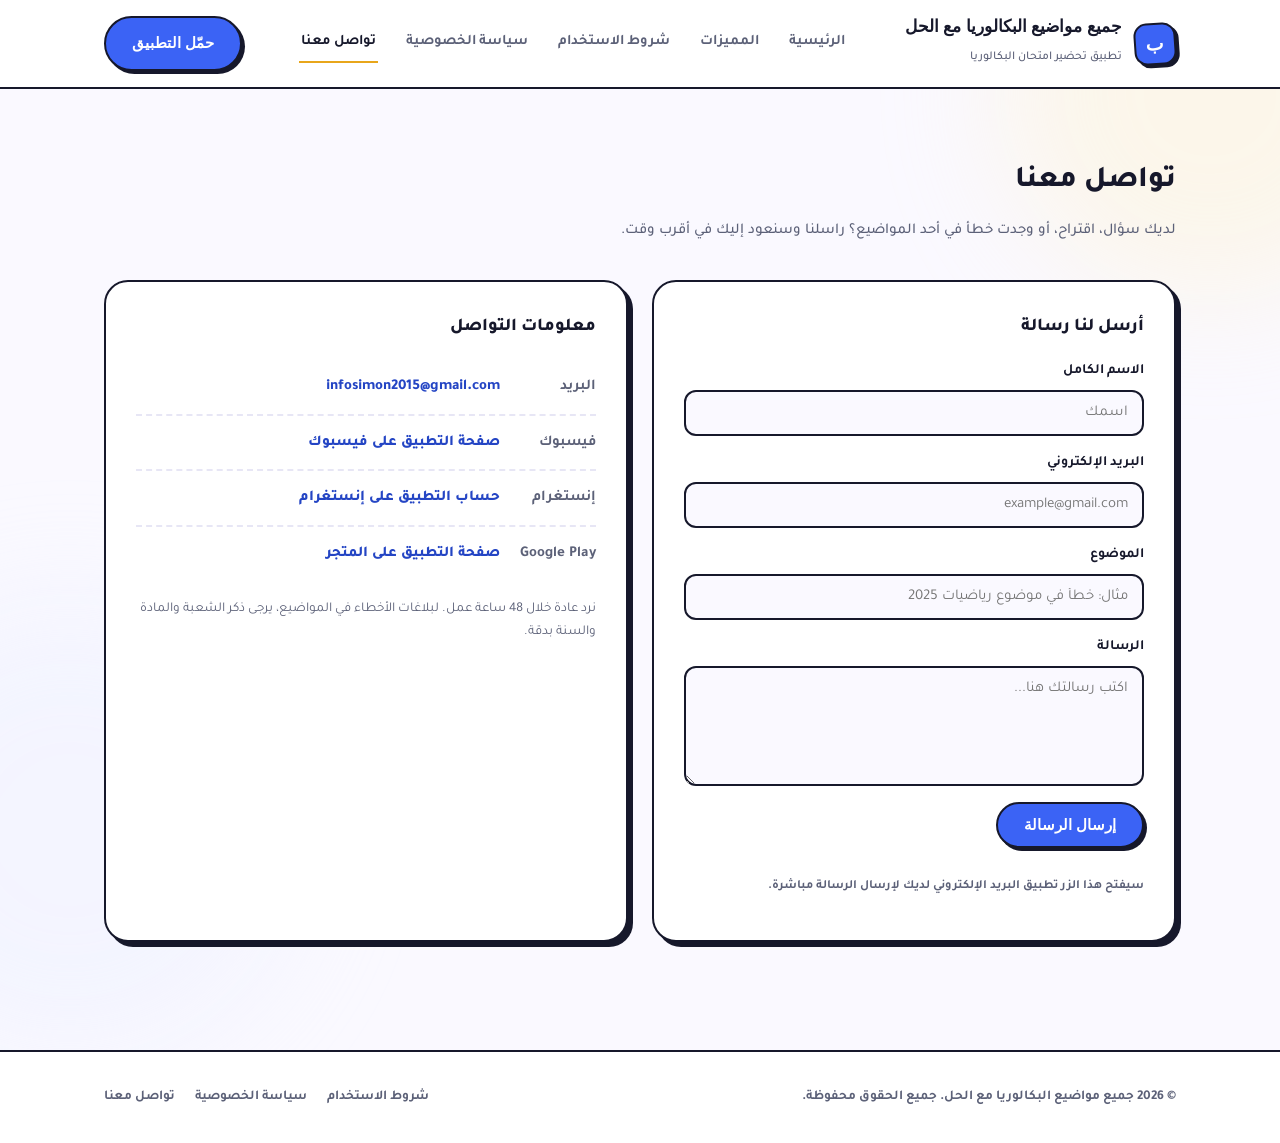
==== commit c2cd2cfa: "Add files via upload" ====
--- a/contact.html
+++ b/contact.html
@@ -6,13 +6,13 @@
 <title>تواصل معنا | جميع مواضيع البكالوريا مع الحل</title>
 <meta name="description" content="تواصل مع فريق تطبيق جميع مواضيع البكالوريا مع الحل عبر البريد الإلكتروني أو نموذج التواصل.">
 <meta name="robots" content="index, follow">
-<link rel="canonical" href="https://your-username.github.io/bac-dz-app/contact.html">
+<link rel="canonical" href="https://your-sliman2017.github.io/bac-exams-web/contact.html">
 <meta property="og:type" content="website">
 <meta property="og:locale" content="ar_DZ">
 <meta property="og:site_name" content="جميع مواضيع البكالوريا مع الحل">
 <meta property="og:title" content="تواصل معنا | جميع مواضيع البكالوريا مع الحل">
 <meta property="og:description" content="تواصل مع فريق تطبيق جميع مواضيع البكالوريا مع الحل.">
-<meta property="og:url" content="https://your-username.github.io/bac-dz-app/contact.html">
+<meta property="og:url" content="https://your-sliman2017.github.io/bac-exams-web/contact.html">
 <meta name="theme-color" content="#2F6FED">
 <link rel="icon" type="image/svg+xml" href="favicon.svg">
 <link rel="stylesheet" href="style.css">
@@ -58,14 +58,14 @@
           لخدمة أفضل (استلام الرسائل داخل لوحة تحكم) يمكن ربط النموذج
           بخدمة مجانية مثل Formspree أو Web3Forms بدل mailto.
         -->
-        <form class="contact-form" action="mailto:contact@example-bacapp.dz" method="post" enctype="text/plain">
+        <form class="contact-form" action="mailto:infosimon2015@gmail.com" method="post" enctype="text/plain">
           <label>
             الاسم الكامل
             <input type="text" name="name" required placeholder="اسمك">
           </label>
           <label>
             البريد الإلكتروني
-            <input type="email" name="email" required placeholder="example@email.com">
+            <input type="email" name="email" required placeholder="example@gmail.com">
           </label>
           <label>
             الموضوع
@@ -89,7 +89,7 @@
         <ul class="contact-list">
           <li>
             <span class="k">البريد</span>
-            <a href="mailto:contact@example-bacapp.dz">contact@example-bacapp.dz</a>
+            <a href="mailto:infosimon2015@gmail.com">infosimon2015@gmail.com</a>
           </li>
           <li>
             <span class="k">فيسبوك</span>
